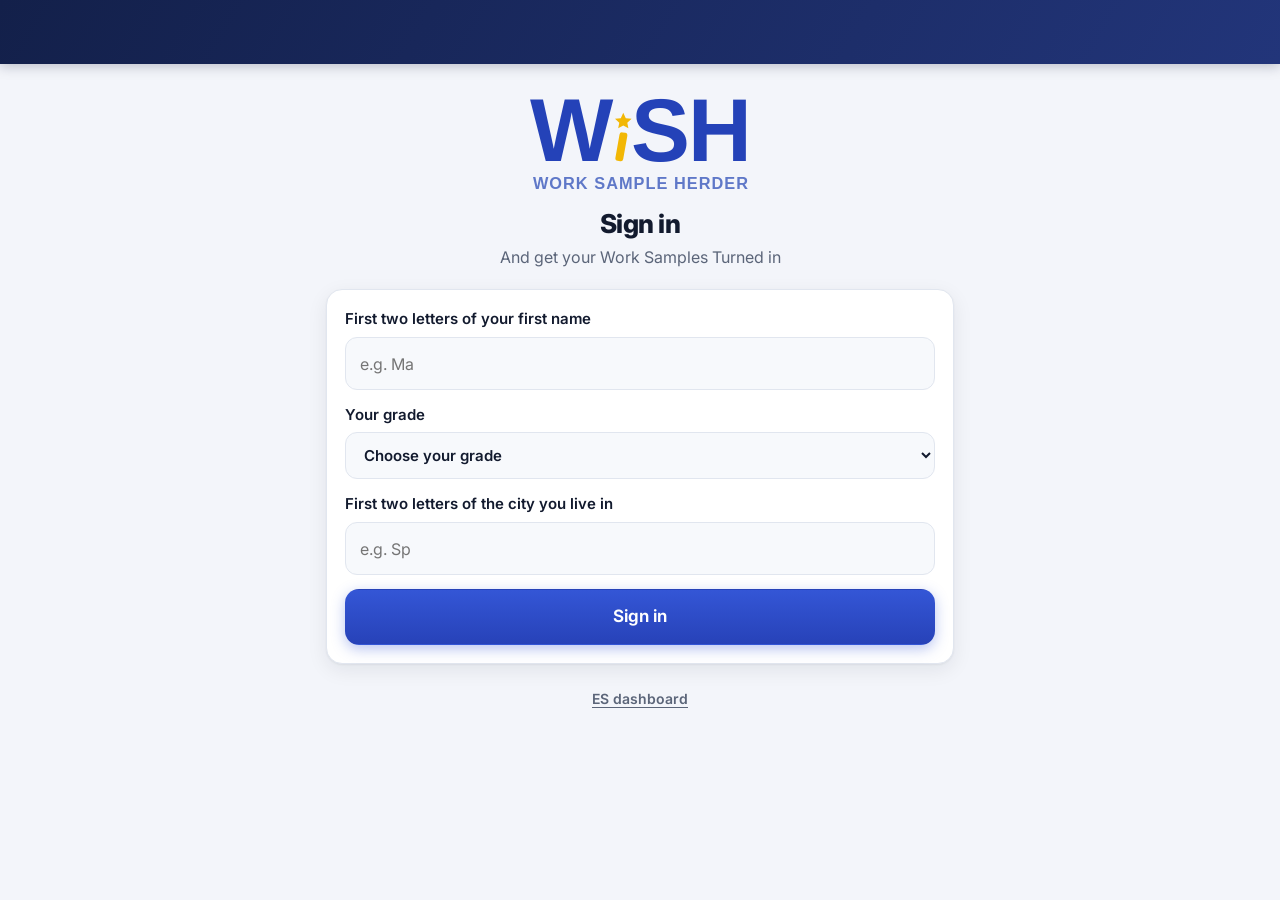
==== index.html @ c5c0f039 "Dates: no date needed on the page, but one date only and it must match; weekends/holidays not allowe" ====
<!doctype html>
<html lang="en">
<head>
  <meta charset="utf-8">
  <meta name="viewport" content="width=device-width, initial-scale=1, viewport-fit=cover">
  <title>WiSH · Work Sample Herder</title>
  <meta name="description" content="Turn in your homework with your camera.">
  <meta name="theme-color" content="#13204a">
  <link rel="manifest" href="manifest.webmanifest">
  <link rel="icon" href="icons/icon.svg" type="image/svg+xml">
  <link rel="apple-touch-icon" href="icons/icon-192.png">
  <meta name="apple-mobile-web-app-capable" content="yes">
  <meta name="apple-mobile-web-app-title" content="WiSH">
  <link rel="preconnect" href="https://fonts.googleapis.com">
  <link rel="preconnect" href="https://fonts.gstatic.com" crossorigin>
  <link rel="stylesheet" href="https://fonts.googleapis.com/css2?family=Inter:wght@400;500;600;700;800&display=swap">
  <link rel="stylesheet" href="styles.css">
</head>
<body>
  <header class="topbar">
    <div class="brand"><img class="brand-logo" src="icons/logo-dark.svg" alt="WiSH, Work Sample Herder" height="38"></div>
    <!-- Bottom bar on phones, part of the top bar on wider screens. -->
    <nav class="tabs" aria-label="Main menu" hidden>
      <button data-screen="upload" class="tab"><svg viewBox="0 0 24 24" fill="none" stroke="currentColor" stroke-width="2" stroke-linecap="round" stroke-linejoin="round" aria-hidden="true"><path d="M12 15V4m0 0-4 4m4-4 4 4"/><path d="M4 15v3a2 2 0 0 0 2 2h12a2 2 0 0 0 2-2v-3"/></svg>Turn in</button>
      <button data-screen="history" class="tab"><svg viewBox="0 0 24 24" fill="none" stroke="currentColor" stroke-width="2" stroke-linecap="round" stroke-linejoin="round" aria-hidden="true"><path d="M3 7a2 2 0 0 1 2-2h4l2 2h8a2 2 0 0 1 2 2v8a2 2 0 0 1-2 2H5a2 2 0 0 1-2-2z"/></svg>My uploads</button>
    </nav>
    <div class="account" id="account" hidden>
      <button class="account-btn" id="account-btn" type="button" aria-haspopup="menu" aria-expanded="false" aria-controls="account-menu">
        <span class="avatar" aria-hidden="true"><svg viewBox="0 0 24 24" fill="none" stroke="currentColor" stroke-width="2" stroke-linecap="round" stroke-linejoin="round"><circle cx="12" cy="8" r="4"/><path d="M4 21a8 8 0 0 1 16 0"/></svg></span>
        <span id="who"></span>
        <svg class="caret" viewBox="0 0 24 24" fill="none" stroke="currentColor" stroke-width="2.5" stroke-linecap="round" stroke-linejoin="round" aria-hidden="true"><path d="m6 9 6 6 6-6"/></svg>
      </button>
      <div class="account-menu" id="account-menu" role="menu" hidden>
        <div class="account-head" id="account-head"></div>
        <button type="button" role="menuitem" data-menu="me">👤 My info &amp; classes</button>
        <button type="button" role="menuitem" data-menu="logout" class="danger">↪ Log out</button>
      </div>
    </div>
  </header>

  <main>
    <!-- Sign in -->
    <section id="screen-login" class="screen" hidden>
      <div class="login-hero">
        <div class="hero-mark">
          <picture><source srcset="icons/logo-dark.svg" media="(prefers-color-scheme: dark)"><img src="icons/logo.svg" alt="WiSH, Work Sample Herder" width="260"></picture>
        </div>
        <h1>Sign in</h1>
        <p class="lead">And get your Work Samples Turned in</p>
        <p class="es-name" id="es-name" hidden></p>
      </div>
      <form id="login-form" class="card stack" autocomplete="off">
        <label>First two letters of your first name
          <input name="name2" class="letters-input" required minlength="2" maxlength="2" pattern="[A-Za-z]{2}"
            autocapitalize="characters" autocorrect="off" spellcheck="false" placeholder="e.g. Ma">
        </label>
        <label>Your grade
          <select name="grade" required>
            <option value="">Choose your grade</option>
            <option>8</option><option>9</option><option>10</option><option>11</option><option>12</option>
          </select>
        </label>
        <label>First two letters of the city you live in
          <input name="city2" class="letters-input" required minlength="2" maxlength="2" pattern="[A-Za-z]{2}"
            autocapitalize="characters" autocorrect="off" spellcheck="false" placeholder="e.g. Sp">
        </label>
        <button class="btn primary big" type="submit">Sign in</button>
      </form>
      <p class="teacher-link"><a href="admin.html">ES dashboard</a></p>
    </section>

    <!-- Upload wizard -->
    <section id="screen-upload" class="screen" hidden>
      <div class="es-banner" id="es-banner" hidden>
        <p>You’re turning in work for <strong id="es-banner-name"></strong> as their ES. It goes into their My uploads, marked “Added by your ES”, and they can’t delete it.</p>
        <button type="button" class="btn small" onclick="window.close()">Close this tab</button>
      </div>
      <p class="greeting" id="greeting"></p>
      <p class="paused-note" id="paused-note" hidden>Turning in work is paused on your account. You can still see your uploads. Ask your ES if this is a mistake.</p>
      <div class="meeting" id="meeting-upload" hidden></div>
      <div class="todo stack" id="todo" hidden></div>
      <div class="lp-banner" id="lp-banner"></div>

      <div class="step stack" id="step-pages">
        <div class="card stack step-card" id="subject-card">
          <label><span><span class="step-num">1</span> Subject <span class="req" aria-hidden="true">*</span></span>
            <select id="subject-select" required></select>
          </label>
        </div>
        <div class="card stack step-card" id="add-card">
          <h2><span class="step-num">2</span> Add your pages</h2>
          <p class="hint" id="add-hint">Add pages in any order. You can mix photos and files, then put them in order below.</p>
          <div class="add-row">
            <button class="btn big add-btn" type="button" id="add-camera">📷<span>Take a photo</span></button>
            <button class="btn big add-btn" type="button" id="add-gallery">🖼️<span>Choose photos</span></button>
            <button class="btn big add-btn" type="button" id="add-file">📄<span>Choose a file</span></button>
            <button class="btn big add-btn" type="button" id="add-link">🔗<span>Google Doc or Slides</span></button>
          </div>
          <p class="hint file-hint">Files can be PDF, Word (.docx), JPG or PNG. A Word file or a Google Doc or Slides goes in by itself.</p>
          <input id="camera-input" type="file" accept="image/*" capture="environment" hidden>
          <input id="gallery-input" type="file" accept="image/*" multiple hidden>
          <input id="file-input" type="file" multiple hidden
            accept=".pdf,.docx,.jpg,.jpeg,.png,application/pdf,application/vnd.openxmlformats-officedocument.wordprocessingml.document,image/jpeg,image/png">
        </div>
        <div class="card stack step-card" id="list-card">
          <h2 id="list-title">Your pages</h2>
          <ol class="page-list" id="page-list"></ol>
          <p class="hint empty-pages" id="empty-pages">No pages yet. Use the buttons above to add them.</p>
        </div>
        <button class="btn primary big wide" id="to-details" type="button" disabled>Next: add details →</button>
      </div>

      <form class="step stack" id="step-review" hidden novalidate>
        <h1><span class="step-num">3</span> Add details</h1>
        <div class="review-strip" id="review-pages"></div>
        <div class="card stack">
          <h2 id="details-title">Details</h2>
          <label><span>Minutes spent <span class="req" aria-hidden="true">*</span></span>
            <input name="minutes" type="number" inputmode="numeric" min="1" max="600" step="1" required placeholder="e.g. 45">
          </label>
          <label><span>When did you complete the assignment? <span class="req" aria-hidden="true">*</span></span>
            <input name="dateCompleted" type="date" required aria-describedby="date-day date-note date-hint">
            <span class="date-day" id="date-day" aria-live="polite" hidden></span>
            <span class="check off-check" id="off-check" hidden><input type="checkbox" id="off-seen"> <span id="off-seen-text"></span></span>
            <span class="field-hint date-note" id="date-note">Your assignment doesn’t need a date written on it. If it has one, it must be this same date, and only one date (no date ranges).</span>
            <span class="field-hint" id="date-hint"></span>
          </label>
          <label><span>Grade / Score <span class="req" aria-hidden="true">*</span></span>
            <input name="score" required maxlength="40" placeholder="e.g. 18/20, 92%, A-">
          </label>
          <label>Comments
            <textarea name="comments" rows="2" maxlength="1000" placeholder="Any comments re: this assignment"></textarea>
          </label>
          <p class="meta"><span class="req">*</span> Required</p>
        </div>
        <div class="card stack page-check" id="page-check" hidden aria-live="polite"></div>
        <fieldset class="card stack confirm-box" id="confirm-box">
          <legend>Before you submit, check each box</legend>
          <label class="check"><input type="checkbox" name="ok1" required> Assignment has my full name</label>
          <label class="check"><input type="checkbox" name="ok2" required> <span id="ok2-text">If I wrote a date on my work, it matches the date above and isn’t a weekend or holiday</span></label>
          <label class="check"><input type="checkbox" name="ok3" required> Assignment has a score, grade or feedback</label>
        </fieldset>
        <p class="summary-line" id="summary-line"></p>
        <button class="btn primary big wide" type="submit" id="upload-btn" disabled>Submit</button>
        <button class="btn ghost back" type="button" id="review-back">← Change pages</button>
      </form>

      <div class="step done" id="step-done" hidden>
        <div class="done-mark" id="done-mark">✓</div>
        <h1 id="done-title">Uploaded!</h1>
        <p class="lead" id="done-text"></p>
        <div class="stack">
          <button class="btn primary big" id="done-again">Turn in another</button>
          <button class="btn big" data-goto="history">See my uploads</button>
        </div>
      </div>

    </section>

    <!-- History -->
    <section id="screen-history" class="screen" hidden>
      <h1>My uploads</h1>
      <div class="meeting" id="meeting-history" hidden></div>
      <div class="card stack missing" id="missing" hidden></div>
      <div class="chips" id="lp-chips" role="tablist" aria-label="Learning Period"></div>
      <div id="history-list" class="history"></div>
      <div id="trash-list"></div>
    </section>

    <!-- Me -->
    <section id="screen-me" class="screen" hidden>
      <h1>My info</h1>
      <div class="card stack" id="me-card"></div>
      <button class="btn wide" id="sign-out">Log out</button>
    </section>
  </main>

  <!-- Page editor: preview first, edge adjusting if needed -->
  <div id="editor" class="editor" hidden>
    <div class="editor-bar">
      <button class="btn ghost" id="ed-cancel">Cancel</button>
      <strong id="ed-title">Check your page</strong>
      <span></span>
    </div>
    <div class="editor-stage" id="ed-stage">
      <canvas id="ed-canvas"></canvas>
    </div>
    <div class="editor-tools" id="ed-tools-preview">
      <div class="segmented small">
        <button class="seg active" data-mode="color">Color</button>
        <button class="seg" data-mode="bw">B&amp;W</button>
      </div>
      <button class="btn" id="ed-edges">✂️ Fix edges</button>
      <div class="tool-row">
        <button class="btn" id="ed-rescan">↺ Rescan</button>
        <button class="btn primary" id="ed-keep">✓ Keep</button>
      </div>
    </div>
    <div class="editor-tools" id="ed-tools-crop" hidden>
      <button class="btn" id="ed-rotate">↻ Rotate</button>
      <button class="btn" id="ed-auto">✨ Auto</button>
      <button class="btn" id="ed-full">⬚ Whole photo</button>
      <button class="btn primary" id="ed-crop-done">Done</button>
    </div>
  </div>

  <!-- Change LP -->
  <dialog id="lp-dialog">
    <form method="dialog" class="stack" id="lp-pick">
      <h2>Change Learning Period</h2>
      <p class="hint">Only change this if your ES asked you to.</p>
      <div class="lp-list" id="lp-list"></div>
      <button class="btn" value="cancel">Cancel</button>
    </form>
    <form method="dialog" class="stack" id="lp-warn" hidden>
      <div class="warn-icon">⚠️</div>
      <h2 id="lp-warn-title">Are you sure?</h2>
      <p id="lp-warn-text"></p>
      <button class="btn danger" value="confirm" id="lp-warn-yes">Yes, use it</button>
      <button class="btn primary" value="cancel">No, keep the current LP</button>
    </form>
  </dialog>

  <!-- A Google Doc or Slides, sent as its share link -->
  <dialog id="link-dialog">
    <form class="stack" id="link-form" novalidate>
      <h2>Add a Google Doc or Slides</h2>
      <ol class="link-steps">
        <li>In Google Docs or Slides, tap <strong>Share</strong>.</li>
        <li>Under General access, choose <strong>Anyone with the link</strong>.</li>
        <li>Tap <strong>Copy link</strong>, then paste it here.</li>
      </ol>
      <label>Link
        <input id="link-input" type="url" inputmode="url" autocomplete="off" autocapitalize="off" spellcheck="false"
          placeholder="https://docs.google.com/…">
      </label>
      <button class="btn primary" type="submit">Add it</button>
      <button class="btn" type="button" id="link-cancel">Cancel</button>
    </form>
  </dialog>

  <!-- Redo requests from the ES, shown once after sign-in -->
  <!-- Shows an upload's pages inside WiSH, instead of a new tab -->
  <dialog id="view-dialog" class="viewer">
    <div class="viewer-head">
      <strong id="view-title"></strong>
      <span class="save-state" id="view-save"></span>
      <button class="btn small view-annotate" id="view-annotate" type="button" hidden>✏️ Annotate</button>
      <button class="viewer-close" id="view-close" type="button" aria-label="Close">×</button>
    </div>
    <div class="notes-bar" id="notes-bar" hidden></div>
    <p class="notes-hint" id="notes-hint" hidden>Tap a page to add a text box, then type a score or feedback. Drag ⠿ to move it and the blue edge to resize it.</p>
    <div class="viewer-pages" id="view-pages"></div>
    <div class="zoom-ctl" role="group" aria-label="Zoom">
      <button type="button" id="zoom-out" aria-label="Zoom out">−</button>
      <button type="button" id="zoom-fit" class="zoom-fit" aria-label="Fit the page">100%</button>
      <button type="button" id="zoom-in" aria-label="Zoom in">＋</button>
    </div>
  </dialog>

  <div id="busy" class="busy" hidden><div class="spinner"></div><p id="busy-text">Working…</p></div>
  <div id="toast" class="toast" hidden></div>

  <script src="config.js"></script>
  <script src="js/scan.js"></script>
  <script src="js/pdf.js"></script>
  <script src="js/pdfview.js"></script>
  <script src="js/store.js"></script>
  <script src="js/move.js"></script>
  <script src="js/api.js"></script>
  <script src="js/classes.js"></script>
  <script src="js/ink.js"></script>
  <script src="js/notes.js"></script>
  <script src="js/app.js"></script>
</body>
</html>
---- styles.css ----
:root {
  --bg: #f3f5fa;
  --card: #ffffff;
  --raised: #ffffff;
  --text: #121a2e;
  --muted: #5b6579;
  --line: #e1e6ef;
  --field: #f7f9fc;
  --navy: #13204a;
  --navy-2: #22357a;
  --brand: #3456d6;
  --brand-2: #2742b8;
  --brand-ink: #ffffff;
  --brand-soft: #eaefff;
  --accent: #0f9d94;
  --good: #14874f;
  --good-soft: #e3f5ec;
  --warn: #9a5b00;
  --warn-soft: #fff4e0;
  --bad: #c8322f;
  --bad-soft: #fdecec;
  --star: #f2b400;
  --radius: 16px;
  --shadow-sm: 0 1px 2px rgba(16, 24, 40, .06), 0 1px 3px rgba(16, 24, 40, .08);
  --shadow: 0 1px 2px rgba(16, 24, 40, .05), 0 6px 20px rgba(16, 24, 40, .08);
  --shadow-lg: 0 4px 8px rgba(16, 24, 40, .06), 0 16px 40px rgba(16, 24, 40, .14);
  --shadow-brand: 0 4px 14px rgba(52, 86, 214, .35);
  --ease: cubic-bezier(.2, .8, .2, 1);
  color-scheme: light dark;
}
@media (prefers-color-scheme: dark) {
  :root:not([data-theme="light"]) {
    --bg: #0c1120;
    --card: #151c2e;
    --raised: #1b2439;
    --text: #e8ecf4;
    --muted: #9aa5b8;
    --line: #2a3450;
    --field: #10172a;
    --navy: #0a1230;
    --navy-2: #1a2a63;
    --brand: #6383ff;
    --brand-2: #4c6cf0;
    --brand-soft: #1d2950;
    --accent: #2fc4b8;
    --good: #3ccf86;
    --good-soft: #143426;
    --warn: #ffb648;
    --warn-soft: #3a2b12;
    --bad: #ff6b61;
    --bad-soft: #3d1a1c;
    --shadow-sm: 0 1px 2px rgba(0, 0, 0, .4);
    --shadow: 0 1px 2px rgba(0, 0, 0, .35), 0 6px 20px rgba(0, 0, 0, .35);
    --shadow-lg: 0 16px 40px rgba(0, 0, 0, .5);
    --shadow-brand: 0 4px 14px rgba(70, 105, 255, .35);
  }
}

* { box-sizing: border-box; }
html, body { margin: 0; }
body {
  font: 16px/1.5 "Inter", system-ui, -apple-system, "Segoe UI", Roboto, sans-serif;
  background: var(--bg);
  color: var(--text);
  min-height: 100vh;
  -webkit-font-smoothing: antialiased;
}
body.signed-in { padding-bottom: calc(84px + env(safe-area-inset-bottom)); }
[hidden] { display: none !important; }

/* ---------- Top bar & navigation ---------- */

.topbar {
  position: sticky; top: 0; z-index: 5;
  display: flex; align-items: center; justify-content: space-between; gap: 16px;
  padding: calc(12px + env(safe-area-inset-top)) 18px 12px;
  background: linear-gradient(120deg, var(--navy), var(--navy-2));
  color: #fff;
  box-shadow: 0 2px 12px rgba(10, 18, 48, .25);
}
.brand { display: flex; align-items: center; gap: 10px; font-weight: 800; font-size: 19px; letter-spacing: -.01em; }
.brand img { border-radius: 8px; box-shadow: 0 2px 8px rgba(0, 0, 0, .25); }
/* The WiSH logo (icons/logo-dark.svg) in the top bar. */
.brand img.brand-logo { height: 38px; width: auto; border-radius: 0; box-shadow: none; display: block; }

/* Phones: a floating tab bar along the bottom, where thumbs reach. */
.tabs {
  position: fixed; left: 12px; right: 12px; bottom: calc(10px + env(safe-area-inset-bottom)); z-index: 5;
  display: grid; grid-template-columns: repeat(2, 1fr); gap: 4px; padding: 6px;
  background: color-mix(in srgb, var(--card) 88%, transparent);
  -webkit-backdrop-filter: blur(14px); backdrop-filter: blur(14px);
  border: 1px solid var(--line); border-radius: 20px; box-shadow: var(--shadow-lg);
}
.tab {
  border: 0; background: none; color: var(--muted); font: inherit; font-size: 12px; font-weight: 600;
  padding: 7px 0 6px; display: flex; flex-direction: column; align-items: center; gap: 3px; cursor: pointer;
  border-radius: 14px; transition: background .2s var(--ease), color .2s var(--ease);
}
.tab svg { width: 22px; height: 22px; }
.tab.active { color: var(--brand); background: var(--brand-soft); }

/* Computers and tablets: a plain menu in the top bar; the page you're on is underlined. */
@media (min-width: 760px) {
  body.signed-in { padding-bottom: 0; }
  .topbar { padding-top: 0; padding-bottom: 0; min-height: 64px; }
  .tabs {
    position: static; display: flex; gap: 6px; padding: 0; margin: 0 auto 0 28px; align-self: stretch;
    background: none; border: 0; border-radius: 0; box-shadow: none; -webkit-backdrop-filter: none; backdrop-filter: none;
  }
  .tab {
    position: relative; flex-direction: row; gap: 8px; font-size: 15px; padding: 0 14px; border-radius: 0;
    color: rgba(255, 255, 255, .72);
  }
  .tab svg { width: 18px; height: 18px; }
  .tab::after {
    content: ''; position: absolute; left: 12px; right: 12px; bottom: 0; height: 3px; border-radius: 3px 3px 0 0;
    background: transparent; transition: background .2s var(--ease);
  }
  .tab:hover { color: #fff; background: none; }
  .tab:hover::after { background: rgba(255, 255, 255, .3); }
  .tab.active { color: #fff; background: none; box-shadow: none; }
  .tab.active::after { background: #8fb0ff; }
  .tab:focus-visible { outline: 2px solid #8fb0ff; outline-offset: -6px; border-radius: 8px; }
}

/* ---------- Account menu ---------- */

.account { position: relative; margin-left: auto; }
@media (min-width: 760px) { .tabs:not([hidden]) ~ .account { margin-left: 0; } }
.account-btn {
  display: flex; align-items: center; gap: 8px; padding: 4px 10px 4px 4px; border-radius: 99px;
  border: 1px solid rgba(255, 255, 255, .2); background: rgba(255, 255, 255, .08); color: #fff;
  font: inherit; font-size: 15px; font-weight: 700; cursor: pointer; transition: background .15s;
}
.account-btn:hover, .account-btn[aria-expanded="true"] { background: rgba(255, 255, 255, .18); }
.account-btn:focus-visible { outline: 2px solid #8fb0ff; outline-offset: 2px; }
.avatar { display: grid; place-items: center; width: 30px; height: 30px; border-radius: 50%; background: #fff; color: var(--navy); }
.avatar svg { width: 18px; height: 18px; }
.caret { width: 16px; height: 16px; opacity: .8; transition: transform .15s; }
.account-btn[aria-expanded="true"] .caret { transform: rotate(180deg); }
.account-menu {
  position: absolute; right: 0; top: calc(100% + 8px); z-index: 20; min-width: 230px; padding: 6px;
  background: var(--card); color: var(--text); border: 1px solid var(--line); border-radius: 14px; box-shadow: var(--shadow-lg);
}
.account-head { display: flex; flex-direction: column; gap: 2px; padding: 10px 12px 12px; margin-bottom: 4px; border-bottom: 1px solid var(--line); }
.account-head span { color: var(--muted); font-size: 13px; }
.account-menu [role=menuitem] {
  display: block; width: 100%; text-align: left; padding: 10px 12px; border: 0; border-radius: 10px; background: none;
  color: inherit; font: inherit; font-size: 15px; font-weight: 600; cursor: pointer;
}
.account-menu [role=menuitem]:hover, .account-menu [role=menuitem]:focus-visible { background: var(--brand-soft); color: var(--brand); outline: none; }
.account-menu [role=menuitem].danger { color: var(--bad); }
.account-menu [role=menuitem].danger:hover { background: var(--bad-soft); color: var(--bad); }

main { max-width: 660px; margin: 0 auto; padding: 22px 16px; }
h1 { font-size: 26px; margin: 4px 0 16px; line-height: 1.2; letter-spacing: -.02em; font-weight: 800; }
h2 { font-size: 18px; margin: 0; letter-spacing: -.01em; }
.lead { color: var(--muted); margin-top: -8px; }
.hint { color: var(--muted); font-size: 14px; margin: 0 0 16px; }
.optional { color: var(--muted); font-weight: 400; }
.meta { font-size: 13px; color: var(--muted); }

.card {
  background: var(--card); border: 1px solid var(--line); border-radius: var(--radius);
  padding: 18px; margin-bottom: 16px; box-shadow: var(--shadow);
}
.stack { display: flex; flex-direction: column; gap: 14px; }
.screen { animation: rise .35s var(--ease); }
@keyframes rise { from { opacity: 0; transform: translateY(8px); } to { opacity: 1; transform: none; } }
@media (prefers-reduced-motion: reduce) { *, *::before, *::after { animation: none !important; transition: none !important; } }

/* ---------- Sign in ---------- */

.login-hero { text-align: center; margin: 8px 0 20px; }
.login-hero .logo { width: 68px; height: 68px; margin: 0 auto 14px; border-radius: 18px; box-shadow: var(--shadow-brand); }
.login-hero .logo img { width: 100%; height: 100%; display: block; }
.hero-mark { display: flex; justify-content: center; margin: 4px auto 18px; }
.hero-mark img { width: min(220px, 60vw); height: auto; display: block; }
/* The big logo is on the sign-in page, so the top bar doesn't repeat it there. */
body:has(#screen-login:not([hidden])) .topbar .brand { visibility: hidden; }
.login-hero h1 { margin-bottom: 6px; }
.login-hero .lead { margin: 0; }

/* ---------- Forms & buttons ---------- */

label { display: flex; flex-direction: column; gap: 6px; font-weight: 600; font-size: 15px; }
label.check { flex-direction: row; align-items: center; gap: 10px; font-weight: 500; }
label.check input { width: 20px; height: 20px; accent-color: var(--brand); }
input, select, textarea {
  font: inherit; color: var(--text); background: var(--field);
  border: 1.5px solid var(--line); border-radius: 12px; padding: 12px 14px; width: 100%;
  transition: border-color .15s, box-shadow .15s, background .15s;
}
input:hover, select:hover, textarea:hover { border-color: color-mix(in srgb, var(--brand) 35%, var(--line)); }
input:focus, select:focus, textarea:focus {
  outline: none; border-color: var(--brand); background: var(--card);
  box-shadow: 0 0 0 4px color-mix(in srgb, var(--brand) 18%, transparent);
}
.letters-input { text-transform: lowercase; letter-spacing: .04em; font-weight: 600; font-size: 18px; }
.letters-input::placeholder { text-transform: none; letter-spacing: normal; font-weight: 400; font-size: 16px; }
fieldset.pair { border: 0; margin: 0; padding: 0; display: grid; grid-template-columns: 1fr 1fr; gap: 10px; }
fieldset.pair legend { font-weight: 600; font-size: 15px; margin-bottom: 6px; padding: 0; }

.btn {
  display: inline-flex; align-items: center; justify-content: center; gap: 8px;
  min-height: 46px; padding: 10px 18px; border-radius: 12px; cursor: pointer;
  font: inherit; font-weight: 650; text-align: center; text-decoration: none;
  background: var(--raised); color: var(--text); border: 1px solid var(--line); box-shadow: var(--shadow-sm);
  transition: transform .15s var(--ease), box-shadow .15s var(--ease), background .15s, border-color .15s;
}
.btn:hover:not(:disabled) { transform: translateY(-1px); box-shadow: var(--shadow); border-color: color-mix(in srgb, var(--brand) 30%, var(--line)); }
.btn:active:not(:disabled) { transform: translateY(1px); box-shadow: var(--shadow-sm); }
.btn:focus-visible { outline: none; box-shadow: 0 0 0 4px color-mix(in srgb, var(--brand) 25%, transparent); }
.btn.primary {
  background: linear-gradient(180deg, var(--brand), var(--brand-2)); color: var(--brand-ink);
  border-color: transparent; box-shadow: var(--shadow-brand);
}
.btn.primary:hover:not(:disabled) { box-shadow: 0 8px 22px rgba(52, 86, 214, .42); border-color: transparent; }
.btn.danger { background: var(--card); color: var(--bad); border-color: color-mix(in srgb, var(--bad) 45%, var(--line)); }
.btn.big { min-height: 56px; font-size: 17px; border-radius: 14px; }
.btn.wide { width: 100%; }
.btn.ghost { background: transparent; border-color: transparent; color: inherit; box-shadow: none; }
.btn.ghost:hover:not(:disabled) { background: color-mix(in srgb, var(--text) 6%, transparent); box-shadow: none; border-color: transparent; }
.btn.back { margin-top: 8px; color: var(--muted); }
.btn:disabled { opacity: .5; cursor: not-allowed; box-shadow: none; }
.linklike { background: none; border: 0; color: var(--brand); font: inherit; font-weight: 600; text-decoration: underline; text-underline-offset: 3px; cursor: pointer; padding: 6px; }

.idpreview {
  display: grid; gap: 2px; padding: 16px; border-radius: 14px; text-align: center;
  background: linear-gradient(135deg, var(--brand-soft), color-mix(in srgb, var(--accent) 12%, var(--card)));
  border: 1px solid color-mix(in srgb, var(--brand) 20%, transparent);
}
.idpreview span { font-size: 12px; color: var(--muted); text-transform: uppercase; letter-spacing: .08em; font-weight: 700; }
.idpreview strong { font-size: 32px; letter-spacing: .12em; color: var(--brand-2); }
@media (prefers-color-scheme: dark) { .idpreview strong { color: var(--brand); } }

.pill {
  display: inline-block; font-size: 12px; font-weight: 700; padding: 2px 9px; border-radius: 99px;
  background: var(--brand-soft); color: var(--brand); margin-left: 6px; vertical-align: middle;
}
.topbar .pill { background: rgba(255, 255, 255, .16); color: #fff; }

/* ---------- Upload steps ---------- */

.lp-banner {
  display: flex; align-items: center; gap: 10px; flex-wrap: wrap;
  padding: 10px 12px; border-radius: 14px; margin-bottom: 18px; font-size: 15px;
  background: var(--card); border: 1px solid var(--line); box-shadow: var(--shadow-sm);
}
.lp-icon { flex: none; display: grid; place-items: center; width: 36px; height: 36px; border-radius: 10px; background: var(--brand-soft); color: var(--brand); }
.lp-icon svg { width: 20px; height: 20px; }
.lp-banner.off { background: var(--warn-soft); color: var(--warn); border-color: color-mix(in srgb, var(--warn) 30%, transparent); }
.lp-banner.off .lp-icon { background: color-mix(in srgb, var(--warn) 15%, transparent); color: var(--warn); }
.lp-banner.off .linklike { color: inherit; }
.lp-text { flex: 1; min-width: 0; }
.lp-dates { font-weight: 400; white-space: nowrap; }
/* LP meeting with the ES: booked time, or a button to Google's booking page */
.meeting { display: flex; align-items: center; gap: 10px; flex-wrap: wrap; padding: 10px 12px; border-radius: 14px; margin-bottom: 14px;
  font-size: 15px; background: var(--brand-soft); border: 1px solid color-mix(in srgb, var(--brand) 25%, transparent); }
.meeting > span:not(.meet-icon) { flex: 1; min-width: 0; }
.meeting .meet-icon { font-size: 20px; }
.meeting .btn { white-space: nowrap; }
.change-lp-btn { margin-left: auto; min-height: 30px; padding: 4px 12px; font-size: 13px; font-weight: 500;
  color: var(--muted); background: transparent; border-color: var(--line); box-shadow: none; }
.change-lp-btn:hover { color: var(--brand); border-color: var(--brand); }

.req { color: var(--bad); font-weight: 700; }
.subject-head { display: flex; align-items: center; gap: 8px; margin: 22px 0 10px; font-size: 17px; }
.subject-head:first-child { margin-top: 4px; }
.subject-head .count { font-size: 12px; font-weight: 700; padding: 2px 9px; border-radius: 99px; background: var(--brand-soft); color: var(--brand); }
.missing { margin-bottom: 18px; border-color: color-mix(in srgb, var(--warn) 40%, var(--line)); background: var(--warn-soft); }
.missing h2 { display: flex; align-items: center; gap: 8px; flex-wrap: wrap; color: var(--warn); }
.missing .count { font-size: 13px; font-weight: 700; padding: 2px 10px; border-radius: 99px; background: var(--card); color: var(--warn); }
.missing .hint { margin: -4px 0 0; }
.missing-list { list-style: none; margin: 0; padding: 0; display: grid; gap: 8px; }
.missing-list li { display: flex; align-items: center; justify-content: space-between; gap: 10px; padding: 8px 8px 8px 14px;
  background: var(--card); border: 1px solid var(--line); border-radius: 12px; font-weight: 650; }
.missing.all-done { background: var(--card); border-color: color-mix(in srgb, var(--good) 40%, var(--line)); }
.missing.all-done h2 { color: var(--good); }
.field-row { display: grid; grid-template-columns: 1fr 1fr; gap: 12px; }
.field-row > * { min-width: 0; }
@media (max-width: 380px) { .field-row { grid-template-columns: 1fr; } }

.step-num { display: inline-grid; place-items: center; width: 24px; height: 24px; margin-right: 6px; border-radius: 50%;
  background: var(--brand); color: var(--brand-ink); font-size: 13px; font-weight: 800; vertical-align: 2px; }
#step-pages h2, #step-review h1 { margin: 0; }

.add-row { display: grid; grid-template-columns: repeat(2, minmax(0, 1fr)); gap: 10px; }
@media (min-width: 560px) { .add-row { grid-template-columns: repeat(4, minmax(0, 1fr)); } }
.add-btn { flex-direction: column; gap: 4px; min-height: 92px; padding: 12px 8px; font-size: 26px; line-height: 1; }
.add-btn span { font-size: 14px; font-weight: 700; line-height: 1.2; text-align: center; }
.step-card { transition: opacity .2s var(--ease), box-shadow .2s var(--ease), border-color .2s var(--ease); }
.step-card.current { border-color: var(--brand); box-shadow: 0 0 0 3px color-mix(in srgb, var(--brand) 18%, transparent), var(--shadow); }
.step-card.faded { opacity: .55; box-shadow: none; }
.step-card.faded:hover, .step-card.faded:focus-within { opacity: 1; }
.step-card.faded .step-num { background: var(--muted); }
#add-card.locked { border-style: dashed; }
#add-card.locked #add-hint { color: var(--warn); font-weight: 650; }
.file-hint { margin: 0; font-size: 13px; }
.file-icon.gdoc { background: #1a73e8; }
.file-icon.slides { background: #f4b400; }
.link-steps { margin: 0; padding-left: 20px; color: var(--muted); font-size: 14px; display: grid; gap: 4px; }
.link-steps strong { color: var(--text); }

.page-list { list-style: none; margin: 0; padding: 0; display: grid; grid-template-columns: repeat(auto-fill, minmax(104px, 1fr)); gap: 12px; }
.page-list:empty { display: none; }
.page-item { display: flex; flex-direction: column; gap: 6px; }
.page-thumb { position: relative; display: block; width: 100%; margin: 0; padding: 0; border-radius: 12px; overflow: hidden; border: 1px solid var(--line);
  background: #fff; aspect-ratio: 3 / 4; box-shadow: var(--shadow-sm); cursor: pointer; transition: transform .15s var(--ease), box-shadow .15s var(--ease); }
button.page-thumb:hover { transform: translateY(-2px); box-shadow: var(--shadow); }
.page-thumb img { width: 100%; height: 100%; object-fit: cover; display: block; }
.page-thumb .num { position: absolute; left: 6px; top: 6px; background: rgba(19, 32, 74, .85); color: #fff; font-size: 13px; font-weight: 800; padding: 1px 9px; border-radius: 99px; }
.page-tools { display: grid; grid-template-columns: repeat(3, 1fr); gap: 4px; }
.icon-btn { min-height: 36px; border-radius: 10px; border: 1px solid var(--line); background: var(--card); color: var(--text);
  font: inherit; font-size: 16px; font-weight: 800; cursor: pointer; transition: border-color .15s, color .15s, transform .15s var(--ease); }
.icon-btn:hover:not(:disabled) { border-color: var(--brand); color: var(--brand); transform: translateY(-1px); }
.icon-btn.danger { color: var(--bad); }
.icon-btn.danger:hover:not(:disabled) { border-color: var(--bad); color: var(--bad); }
.icon-btn:disabled { opacity: .35; cursor: not-allowed; }
.page-list .file-card { box-shadow: none; }
.page-list .file-card .icon-btn { width: 40px; flex: none; }
.grow { flex: 1; min-width: 0; }
.empty-pages { margin: 0; padding: 18px; text-align: center; border: 1.5px dashed var(--line); border-radius: 12px; }

.review-strip { display: grid; grid-template-columns: repeat(auto-fill, minmax(64px, 1fr)); gap: 8px; }
.review-strip .page-thumb { cursor: default; }
.summary-line { margin: 0; text-align: center; color: var(--muted); font-size: 15px; }
.summary-line strong { color: var(--text); }


.done { text-align: center; padding-top: 24px; }
.done-mark {
  width: 104px; height: 104px; border-radius: 50%; margin: 0 auto 18px; display: grid; place-items: center;
  background: linear-gradient(135deg, #1fae6a, var(--good)); color: #fff; font-size: 54px; font-weight: 800;
  box-shadow: 0 10px 30px rgba(20, 135, 79, .35), 0 0 0 10px var(--good-soft);
  animation: pop .5s var(--ease);
}
.done-mark.saved { background: var(--warn-soft); box-shadow: 0 0 0 10px color-mix(in srgb, var(--warn-soft) 50%, transparent); }
.done .lead { margin: 0 0 24px; }
@keyframes pop { 0% { transform: scale(.4); opacity: 0; } 70% { transform: scale(1.08); } 100% { transform: scale(1); opacity: 1; } }

/* ---------- Dialogs ---------- */

dialog {
  border: 1px solid var(--line); border-radius: 22px; padding: 24px; width: min(440px, calc(100% - 32px));
  background: var(--card); color: var(--text); box-shadow: 0 30px 80px rgba(8, 14, 32, .35);
}
dialog[open] { animation: pop-in .25s var(--ease); }
@keyframes pop-in { from { opacity: 0; transform: translateY(10px) scale(.97); } to { opacity: 1; transform: none; } }
dialog::backdrop { background: rgba(10, 16, 36, .55); -webkit-backdrop-filter: blur(3px); backdrop-filter: blur(3px); }
dialog.viewer {
  width: min(760px, 100vw); max-width: 100vw; height: 100dvh; max-height: 100dvh; margin: 0 auto; padding: 0;
  border: 0; border-radius: 0; background: transparent; box-shadow: none; display: none; flex-direction: column;
}
dialog.viewer[open] { display: flex; }
dialog.viewer::backdrop { background: rgba(10, 16, 36, .88); }
.viewer-head {
  display: flex; align-items: center; justify-content: space-between; gap: 12px; padding: 12px 16px;
  padding-top: max(12px, env(safe-area-inset-top)); color: #fff;
}
.viewer-head strong { font-size: 16px; overflow: hidden; text-overflow: ellipsis; white-space: nowrap; }
.viewer-close {
  flex: none; width: 44px; height: 44px; border-radius: 50%; border: 0; background: rgba(255, 255, 255, .16);
  color: #fff; font-size: 28px; line-height: 1; cursor: pointer;
}
.viewer-close:hover { background: rgba(255, 255, 255, .28); }
.viewer-pages {
  flex: 1; overflow-y: auto; padding: 0 12px calc(16px + env(safe-area-inset-bottom));
  display: flex; flex-direction: column; align-items: center; gap: 12px;
}
.viewer-pages img { width: 100%; height: auto; background: #fff; border-radius: 6px; box-shadow: 0 6px 24px rgba(0, 0, 0, .35); }
.lp-list { display: grid; grid-template-columns: repeat(2, 1fr); gap: 10px; }
.lp-option {
  display: flex; align-items: center; justify-content: center; gap: 4px; min-height: 54px;
  border: 1px solid var(--line); border-radius: 14px; background: var(--raised); color: var(--text); font: inherit; font-weight: 650; cursor: pointer;
  box-shadow: var(--shadow-sm); transition: transform .15s var(--ease), box-shadow .15s, border-color .15s;
}
.lp-option:hover { transform: translateY(-2px); box-shadow: var(--shadow); border-color: var(--brand); }
.lp-option.selected { border: 2px solid var(--brand); background: var(--brand-soft); }
.warn-icon { font-size: 40px; text-align: center; }
#lp-warn h2, #lp-warn p { text-align: center; margin: 0; }

/* ---------- My uploads ---------- */

.chips { display: flex; gap: 8px; overflow-x: auto; padding: 2px 2px 8px; margin-bottom: 8px; scrollbar-width: none; }
.chip {
  flex: none; border: 1px solid var(--line); background: var(--card); color: var(--text);
  font: inherit; font-weight: 650; font-size: 14px; padding: 8px 16px; border-radius: 99px; cursor: pointer;
  box-shadow: var(--shadow-sm); transition: transform .15s var(--ease), box-shadow .15s, border-color .15s;
}
.chip:hover { transform: translateY(-1px); border-color: var(--brand); }
.chip.active { background: linear-gradient(180deg, var(--brand), var(--brand-2)); border-color: transparent; color: var(--brand-ink); box-shadow: var(--shadow-brand); }

.history { display: flex; flex-direction: column; gap: 12px; }
.empty { text-align: center; color: var(--muted); padding: 44px 16px; background: var(--card); border: 1px dashed var(--line); border-radius: var(--radius); }
.item { display: grid; grid-template-columns: 76px 1fr; gap: 14px; align-items: start; margin: 0; transition: transform .2s var(--ease), box-shadow .2s var(--ease); }
.item:hover { transform: translateY(-2px); box-shadow: var(--shadow-lg); }
.item img, .item .nothumb {
  width: 76px; height: 100px; object-fit: cover; border-radius: 10px; border: 1px solid var(--line); background: #fff; cursor: pointer; box-shadow: var(--shadow-sm);
}
.item .nothumb { display: grid; place-items: center; font-size: 30px; background: var(--field); }
.item h3 { margin: 0; font-size: 17px; letter-spacing: -.01em; }
.item .score { margin-top: 2px; font-size: 15px; }
.item .notes { font-size: 14px; margin-top: 4px; white-space: pre-wrap; overflow-wrap: anywhere; }
.item .actions { display: flex; gap: 8px; margin-top: 10px; flex-wrap: wrap; }
.item .actions .btn { min-height: 36px; padding: 6px 12px; font-size: 14px; }
.badge { display: inline-block; font-size: 12px; font-weight: 700; padding: 3px 9px; border-radius: 99px; margin-top: 4px; }
.badge.sent { background: var(--good-soft); color: var(--good); }
.badge.pending { background: var(--warn-soft); color: var(--warn); }
.badge.failed { background: var(--bad-soft); color: var(--bad); }

.bigid { font-size: 24px; letter-spacing: .08em; }
.class-list { display: flex; flex-wrap: wrap; gap: 6px; margin-top: 4px; }
.class-list .pill { margin: 0; font-size: 14px; padding: 4px 12px; }

/* ---------- Page editor ---------- */

.editor { position: fixed; inset: 0; z-index: 20; background: #0a0e1a; color: #fff; display: flex; flex-direction: column; }
.editor-bar { display: grid; grid-template-columns: 90px 1fr 90px; align-items: center; text-align: center; padding: calc(8px + env(safe-area-inset-top)) 8px 8px; font-size: 15px; }
.editor-bar .btn { color: #fff; }
.editor-stage { flex: 1; min-height: 0; display: flex; align-items: center; justify-content: center; padding: 12px; touch-action: none; }
.editor-stage canvas { max-width: 100%; max-height: 100%; touch-action: none; background: #fff; border-radius: 4px; box-shadow: 0 10px 40px rgba(0, 0, 0, .5); }
.editor-tools { display: flex; gap: 8px; justify-content: center; align-items: center; flex-wrap: wrap; padding: 12px 12px calc(12px + env(safe-area-inset-bottom)); }
.editor-tools .btn:not(.primary) { background: #1c2335; color: #fff; border-color: #2c3550; }
.tool-row { display: grid; grid-template-columns: 1fr 1fr; gap: 8px; width: 100%; max-width: 480px; }
.tool-row .btn { min-height: 54px; font-size: 17px; }
.editor .segmented { background: #1c2335; border-color: #2c3550; }
.editor .seg { color: #fff; }
.segmented { display: inline-flex; background: var(--card); border: 1px solid var(--line); border-radius: 12px; padding: 3px; }
.seg { border: 0; background: transparent; color: var(--text); font: inherit; font-weight: 600; padding: 8px 14px; border-radius: 9px; cursor: pointer; }
.seg.active { background: var(--brand); color: var(--brand-ink); }

/* ---------- Overlays ---------- */

.busy { position: fixed; inset: 0; z-index: 30; background: rgba(10, 16, 36, .65); -webkit-backdrop-filter: blur(4px); backdrop-filter: blur(4px); color: #fff; display: flex; flex-direction: column; align-items: center; justify-content: center; gap: 12px; }
.spinner { width: 44px; height: 44px; border-radius: 50%; border: 4px solid rgba(255,255,255,.25); border-top-color: #fff; animation: spin 0.9s linear infinite; }
@keyframes spin { to { transform: rotate(360deg); } }

.toast {
  position: fixed; left: 50%; top: calc(72px + env(safe-area-inset-top)); transform: translateX(-50%); z-index: 40;
  background: var(--navy); color: #fff; padding: 12px 18px; border-radius: 14px; width: max-content; max-width: calc(100% - 32px);
  box-shadow: 0 12px 32px rgba(8, 14, 32, .35); font-weight: 550; animation: toast-in .25s var(--ease);
}
@keyframes toast-in { from { opacity: 0; transform: translate(-50%, -8px); } to { opacity: 1; transform: translate(-50%, 0); } }

/* ---------- Redo alerts & review badges ---------- */

.center { text-align: center; }
.alert-list { display: flex; flex-direction: column; gap: 10px; }
.alert-item { border: 1px solid var(--line); border-left: 4px solid var(--bad); border-radius: 12px; padding: 10px 14px; background: var(--bad-soft); }
.alert-item ul { margin: 4px 0 0; padding-left: 18px; color: var(--bad); font-size: 14px; }
.badge.redo { background: var(--bad-soft); color: var(--bad); }
.badge.approved { background: var(--good-soft); color: var(--good); }
.badge.resubmitted { background: var(--brand-soft); color: var(--brand); }
.item .reasons { margin: 4px 0 0; padding-left: 18px; color: var(--bad); font-size: 14px; }
.item.needs-redo { border-color: color-mix(in srgb, var(--bad) 50%, var(--line)); border-left: 4px solid var(--bad); }
.badges { display: flex; flex-wrap: wrap; gap: 4px; }
.resubmit-note { margin-top: 6px; font-size: 14px; }

/* ---------- Greeting, log out, teacher link ---------- */

.btn.small { min-height: 36px; padding: 6px 12px; font-size: 14px; }
.greeting { margin: 0 0 12px; font-size: 20px; font-weight: 750; letter-spacing: -.01em; }
.teacher-link { display: none; text-align: center; margin: 24px 0 0; font-size: 14px; }
.teacher-link a { color: var(--muted); font-weight: 600; text-underline-offset: 3px; }
.teacher-link a:hover { color: var(--brand); }
/* The teacher dashboard is for computers, so its link only shows on wide screens. */
@media (min-width: 760px) { .teacher-link { display: block; } }

/* ---------- Upload a file ---------- */

.file-card { grid-column: 1 / -1; display: flex; align-items: center; gap: 14px; padding: 16px; background: var(--card);
  border: 1px solid var(--line); border-radius: var(--radius); box-shadow: var(--shadow); overflow-wrap: anywhere; }
.file-icon { flex: none; width: 48px; height: 56px; border-radius: 8px; display: grid; place-items: center;
  background: #2b579a; color: #fff; font-weight: 800; font-size: 22px; }
.field-hint { font-size: 12px; font-weight: 500; color: var(--muted); }
.missing-list .need { font-size: 12px; font-weight: 600; color: var(--warn); margin-left: 4px; white-space: nowrap; }
.missing-list .btn { white-space: nowrap; }

/* The ES's own typed redo reason, shown to the student */
.alert-item .redo-note-text { margin: 6px 0 0; font-size: 14px; white-space: pre-wrap; }
.notes.redo-note-text { white-space: pre-wrap; }

.es-name { display: inline-block; margin: 6px 0 0; padding: 4px 12px; border-radius: 99px; font-size: 14px; font-weight: 650; color: var(--brand); background: var(--brand-soft); }

/* Annotating an upload in the viewer: the same text boxes as the ES dashboard */
.viewer-head .save-state { margin-left: auto; font-size: 13px; color: rgba(255, 255, 255, .75); white-space: nowrap; }
.viewer-head .view-annotate { flex: none; background: #fff; color: var(--navy, #13204a); border: 0; font-weight: 700; }
.viewer-head .view-annotate[aria-pressed="true"] { background: var(--good, #18864b); color: #fff; }
.notes-bar {
  display: flex; flex-wrap: wrap; align-items: center; gap: 8px; margin: 0 12px 8px; padding: 8px 10px;
  background: var(--card); border: 1px solid var(--line); border-radius: 14px; box-shadow: var(--shadow-lg);
}
.notes-bar[hidden], .notes-hint[hidden] { display: none; }
.notes-bar select { width: auto; padding: 6px 8px; font-size: 15px; }
.notes-bar .swatches { display: flex; gap: 6px; }
.notes-bar .swatch { width: 28px; height: 28px; border-radius: 50%; border: 2px solid var(--card); box-shadow: 0 0 0 1px var(--line); cursor: pointer; padding: 0; }
.notes-bar .swatch[aria-checked="true"] { box-shadow: 0 0 0 2px var(--text); }
.notes-bar .n-bold[aria-pressed="true"], .notes-bar .n-pen[aria-pressed="true"] { background: var(--text); color: var(--card); }
.notes-hint { margin: 0 16px 8px; color: rgba(255, 255, 255, .8); font-size: 13px; }
.npage { position: relative; width: 100%; container-type: inline-size; }
.npage img { display: block; }
.nlayer { position: absolute; inset: 0; }
.editing .nlayer { cursor: text; }
.npage .anno {
  position: absolute; min-width: 20px; white-space: pre-wrap; overflow-wrap: break-word;
  line-height: 1.25; padding: .15em .3em; border: 1px dashed transparent;
}
.editing .anno { border-color: rgba(52, 86, 214, .5); background: rgba(255, 255, 255, .3); }
.npage .anno.selected { border: 1.5px dashed var(--brand) !important; }
.npage .anno .txt { outline: none; min-height: 1.25em; }
.editing .anno.selected .box-x { display: block; }
.pen .nlayer { cursor: crosshair; touch-action: none; }
.pen .anno { pointer-events: none; }
svg.ink { position: absolute; inset: 0; width: 100%; height: 100%; overflow: visible; pointer-events: none; }
.ink-line { fill: none; stroke-linecap: round; stroke-linejoin: round; vector-effect: non-scaling-stroke; }
.ink-hit { fill: none; stroke: transparent; stroke-width: 16px; stroke-linecap: round; vector-effect: non-scaling-stroke; pointer-events: stroke; cursor: pointer; }
.ink-mark.family .ink-hit, .pen .ink-hit { pointer-events: none; }
.ink-mark.selected .ink-line { filter: drop-shadow(0 0 2px rgba(52, 86, 214, .95)) drop-shadow(0 0 4px rgba(52, 86, 214, .6)); }
.ink-x, .npage .anno .box-x {
  position: absolute; width: 24px; height: 24px; padding: 0; border: 0; border-radius: 50%; cursor: pointer; z-index: 3;
  background: #d0342c; color: #fff; font: 700 13px/24px system-ui, sans-serif; text-align: center; box-shadow: 0 1px 4px rgba(0, 0, 0, .3);
}
.ink-x { transform: translate(-20%, -115%); }
.npage .anno .box-x { display: none; right: -14px; top: -14px; }
.npage .anno .grip, .npage .anno .resize { display: none; position: absolute; touch-action: none; user-select: none; }
.editing .anno.selected .grip, .editing .anno.selected .resize { display: block; }
.npage .anno .grip {
  left: -18px; top: -18px; width: 32px; height: 32px; border-radius: 50%; cursor: move;
  background: var(--brand); color: #fff; font: 16px/32px system-ui, sans-serif; text-align: center;
}
.npage .anno .resize { right: -9px; top: 15%; bottom: 15%; width: 14px; cursor: ew-resize; border-radius: 5px; background: var(--brand); opacity: .75; }
.notes-flag { font-size: 13px; font-weight: 650; color: var(--brand); }

/* Student's own Trash under My uploads */
.trash-box { margin-top: 18px; }
.trash-box summary { cursor: pointer; font-weight: 650; color: var(--muted); }
.trash-row { display: flex; justify-content: space-between; align-items: center; gap: 12px; padding: 10px 0; border-top: 1px solid var(--line); }
.trash-row .meta { display: block; }

/* Inactive account: the ES paused turning in work */
.paused-note { margin: 0 0 14px; padding: 12px 14px; border-radius: 14px; background: var(--warn-soft); color: var(--warn); font-weight: 600; font-size: 15px; }
.step.paused { opacity: .45; pointer-events: none; }

/* Page check on step 3 (name, subject and date at the top of page 1) */
.page-check h2 { margin: 0; font-size: 17px; }
.page-check p { margin: 0; }
.page-check .pc-ok { color: var(--good); font-weight: 600; }
.page-check .pc-bad { color: var(--bad); background: var(--bad-soft); padding: 10px 12px; border-radius: 10px; }
.page-check .pc-warn { color: var(--warn); background: var(--warn-soft); padding: 10px 12px; border-radius: 10px; }
.page-check .pc-ask { display: grid; gap: 6px; font-weight: 600; }
.page-check .btn.small { justify-self: start; }

/* To do at the top of Turn in: redos first, then missing classes */
.todo { margin-bottom: 18px; }
.todo .missing { margin-bottom: 0; }
.todo-redo { border-color: color-mix(in srgb, var(--bad) 45%, var(--line)); background: var(--bad-soft); }
.todo-redo h2 { color: var(--bad); }
.todo-item { display: flex; align-items: flex-start; justify-content: space-between; gap: 12px; flex-wrap: wrap;
  padding: 10px 12px; border-radius: 12px; background: var(--card); }
.todo-text { flex: 1 1 200px; min-width: 0; }
.todo-text .reasons { margin: 6px 0 0; padding-left: 18px; }
.todo-text .redo-note-text { margin: 6px 0 0; }
.todo-item .btn { white-space: nowrap; }
.todo-done { padding: 12px 16px; font-weight: 650; color: var(--good); border-color: color-mix(in srgb, var(--good) 40%, var(--line)); }
.todo-or { margin: 0; text-align: center; }

/* Date the assignment was done, and the three boxes before Submit */
.date-note { color: var(--text); font-weight: 600; }
.field-hint.bad { color: var(--bad); font-weight: 650; }
.confirm-box { border: 1px solid color-mix(in srgb, var(--brand) 35%, var(--line)); margin: 0; }
.confirm-box legend { font-weight: 750; padding: 0 6px; }
.confirm-box label.check { line-height: 1.35; }
#upload-btn:disabled { opacity: .5; cursor: not-allowed; }
.date-day { font-size: 14px; font-weight: 700; color: var(--good); }
.date-day.bad { color: var(--bad); }

/* Zoom for the page viewer */
.viewer-pages.zoomed { align-items: flex-start; overflow-x: auto; }
.viewer-pages .npage { flex: none; }
.zoom-ctl {
  position: absolute; right: max(16px, env(safe-area-inset-right, 0px)); bottom: calc(16px + env(safe-area-inset-bottom, 0px));
  display: flex; align-items: center; gap: 2px; padding: 4px; border-radius: 99px; z-index: 5;
  background: rgba(15, 22, 48, .85); color: #fff; box-shadow: 0 4px 16px rgba(0, 0, 0, .35);
}
.zoom-ctl button { width: 40px; height: 40px; border: 0; border-radius: 50%; background: transparent; color: #fff; font-size: 22px; cursor: pointer; }
.zoom-ctl button:disabled { opacity: .35; }
.zoom-ctl .zoom-fit { width: auto; min-width: 52px; padding: 0 8px; border-radius: 99px; font-size: 13px; font-weight: 700; }
dialog.viewer { position: relative; }
.date-day.warn { color: var(--warn); }
.off-check { display: flex; align-items: flex-start; gap: 10px; padding: 10px 12px; border-radius: 12px; font-weight: 600; line-height: 1.35;
  background: var(--warn-soft); border: 1px solid color-mix(in srgb, var(--warn) 40%, var(--line)); }
.off-check input { width: 20px; height: 20px; flex: none; accent-color: var(--brand); }
.confirm-box input:disabled + span { opacity: .5; }

/* The ES turning in work for a student (opened from the dashboard) */
.es-banner { display: flex; align-items: center; flex-wrap: wrap; gap: 10px 14px; margin-bottom: 14px; padding: 12px 16px; border-radius: 14px;
  background: var(--brand-soft); color: var(--brand); border: 1.5px solid color-mix(in srgb, var(--brand) 35%, transparent); }
.es-banner p { margin: 0; flex: 1 1 260px; }
.es-upload #account, .es-upload #confirm-box, .es-upload #off-check { display: none !important; }
.badge.by-es { background: var(--brand-soft); color: var(--brand); }
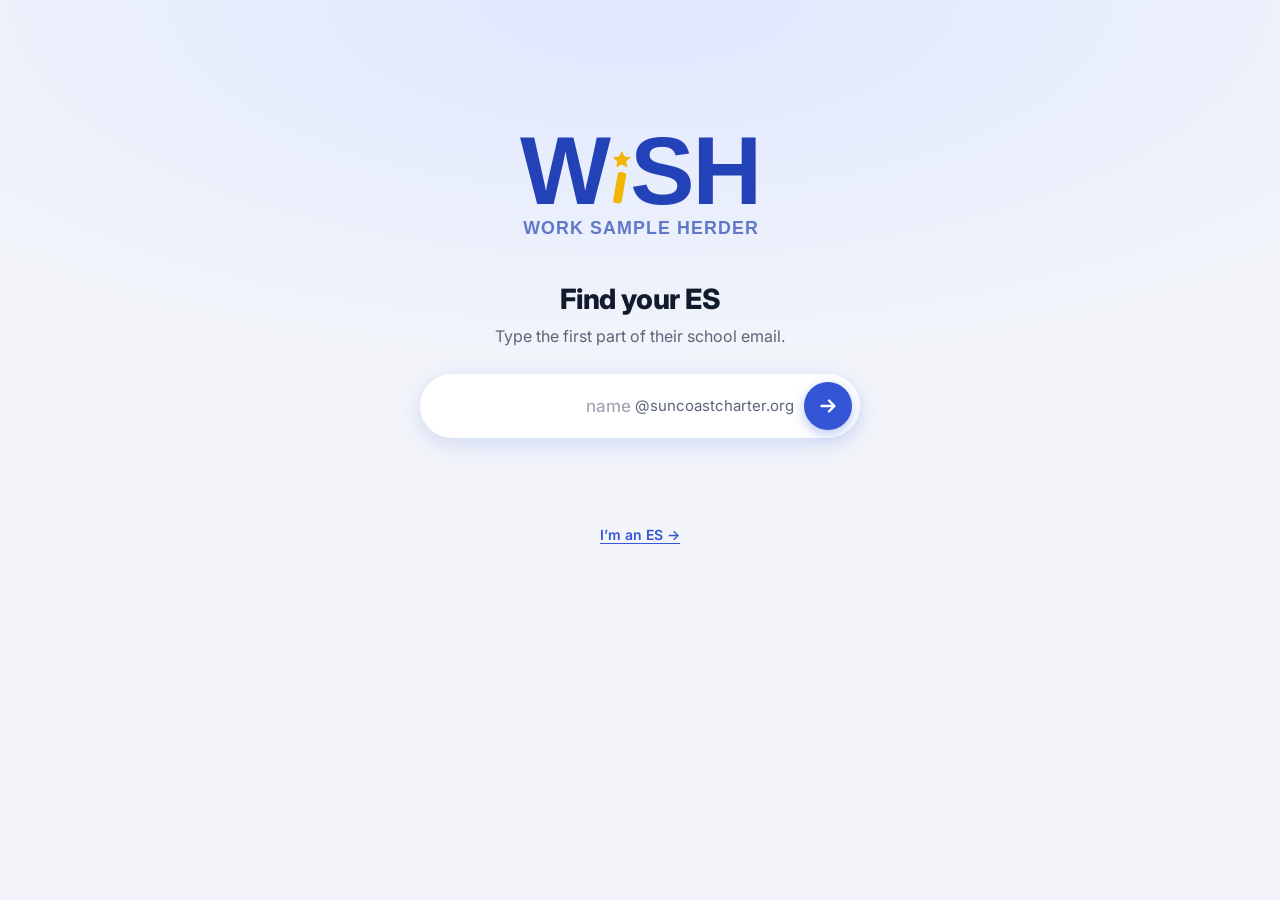
==== commit 63af08ef: "Landing page: worksample.app asks for the ES's school email, then opens that ES's sign-in - New 'Fin" ====
--- a/index.html
+++ b/index.html
@@ -39,6 +39,26 @@
   </header>
 
   <main>
+    <!-- Landing page (worksample.app with no ES name): find your ES by their school email -->
+    <section id="screen-find" class="screen" hidden>
+      <div class="find">
+        <picture><source srcset="icons/logo-dark.svg" media="(prefers-color-scheme: dark)"><img class="find-logo" src="icons/logo.svg" alt="WiSH, Work Sample Herder"></picture>
+        <h1>Find your ES</h1>
+        <p class="lead">Type the first part of their school email.</p>
+        <form id="find-form" class="find-pill" autocomplete="off" novalidate>
+          <label class="sr-only" for="find-handle">Your ES’s school email</label>
+          <input id="find-handle" name="handle" required maxlength="60" autocapitalize="none" autocorrect="off"
+            spellcheck="false" inputmode="email" enterkeyhint="go" placeholder="name" aria-describedby="find-msg">
+          <span class="find-domain" aria-hidden="true">@suncoastcharter.org</span>
+          <button class="find-go" type="submit" aria-label="Find my ES">
+            <svg viewBox="0 0 24 24" fill="none" stroke="currentColor" stroke-width="2.6" stroke-linecap="round" stroke-linejoin="round" aria-hidden="true"><path d="M5 12h14m-6-6 6 6-6 6"/></svg>
+          </button>
+        </form>
+        <p class="find-msg" id="find-msg" role="status" aria-live="polite"></p>
+        <p class="teacher-link"><a href="admin.html">I’m an ES →</a></p>
+      </div>
+    </section>
+
     <!-- Sign in -->
     <section id="screen-login" class="screen" hidden>
       <div class="login-hero">
@@ -48,6 +68,7 @@
         <h1>Sign in</h1>
         <p class="lead">And get your Work Samples Turned in</p>
         <p class="es-name" id="es-name" hidden></p>
+        <p class="not-my-es"><button type="button" class="linkish" id="not-my-es">Not your ES?</button></p>
       </div>
       <form id="login-form" class="card stack" autocomplete="off">
         <label>First two letters of your first name
--- a/styles.css
+++ b/styles.css
@@ -55,6 +55,34 @@
     --shadow-brand: 0 4px 14px rgba(70, 105, 255, .35);
   }
 }
+/* Dark chosen in Settings (any device setting). Same values as the block above. */
+:root[data-theme="dark"] {
+  --bg: #0c1120;
+  --card: #151c2e;
+  --raised: #1b2439;
+  --text: #e8ecf4;
+  --muted: #9aa5b8;
+  --line: #2a3450;
+  --field: #10172a;
+  --navy: #0a1230;
+  --navy-2: #1a2a63;
+  --brand: #6383ff;
+  --brand-2: #4c6cf0;
+  --brand-soft: #1d2950;
+  --accent: #2fc4b8;
+  --good: #3ccf86;
+  --good-soft: #143426;
+  --warn: #ffb648;
+  --warn-soft: #3a2b12;
+  --bad: #ff6b61;
+  --bad-soft: #3d1a1c;
+  --shadow-sm: 0 1px 2px rgba(0, 0, 0, .4);
+  --shadow: 0 1px 2px rgba(0, 0, 0, .35), 0 6px 20px rgba(0, 0, 0, .35);
+  --shadow-lg: 0 16px 40px rgba(0, 0, 0, .5);
+  --shadow-brand: 0 4px 14px rgba(70, 105, 255, .35);
+  color-scheme: dark;
+}
+:root[data-theme="light"] { color-scheme: light; }
 
 * { box-sizing: border-box; }
 html, body { margin: 0; }
@@ -232,7 +260,8 @@
 }
 .idpreview span { font-size: 12px; color: var(--muted); text-transform: uppercase; letter-spacing: .08em; font-weight: 700; }
 .idpreview strong { font-size: 32px; letter-spacing: .12em; color: var(--brand-2); }
-@media (prefers-color-scheme: dark) { .idpreview strong { color: var(--brand); } }
+@media (prefers-color-scheme: dark) { :root:not([data-theme="light"]) .idpreview strong { color: var(--brand); } }
+:root[data-theme="dark"] .idpreview strong { color: var(--brand); }
 
 .pill {
   display: inline-block; font-size: 12px; font-weight: 700; padding: 2px 9px; border-radius: 99px;
@@ -461,11 +490,10 @@
 
 .btn.small { min-height: 36px; padding: 6px 12px; font-size: 14px; }
 .greeting { margin: 0 0 12px; font-size: 20px; font-weight: 750; letter-spacing: -.01em; }
-.teacher-link { display: none; text-align: center; margin: 24px 0 0; font-size: 14px; }
+.teacher-link { text-align: center; margin: 24px 0 0; font-size: 14px; }
 .teacher-link a { color: var(--muted); font-weight: 600; text-underline-offset: 3px; }
 .teacher-link a:hover { color: var(--brand); }
 /* The teacher dashboard is for computers, so its link only shows on wide screens. */
-@media (min-width: 760px) { .teacher-link { display: block; } }
 
 /* ---------- Upload a file ---------- */
 
@@ -599,3 +627,65 @@
 .es-banner p { margin: 0; flex: 1 1 260px; }
 .es-upload #account, .es-upload #confirm-box, .es-upload #off-check { display: none !important; }
 .badge.by-es { background: var(--brand-soft); color: var(--brand); }
+/* PE: no sample, just the school's PE form and a checkbox */
+.missing-list li.pe-line { flex-wrap: wrap; }
+.missing-list li.pe-line.done { background: color-mix(in srgb, var(--good) 10%, transparent); }
+.pe-acts { display: flex; align-items: center; gap: 10px; flex-wrap: wrap; }
+.pe-check { display: inline-flex; flex-direction: row; align-items: center; gap: 8px; font-size: 14px; font-weight: 650; cursor: pointer; white-space: nowrap; margin: 0; }
+.pe-check input { flex: none; width: 20px; height: 20px; margin: 0; padding: 0; accent-color: var(--brand); }
+.pe-check small { font-weight: 500; color: var(--muted); }
+.pe-note { font-size: 12px; color: var(--muted); }
+
+/* ---------- Landing page: find your ES (worksample.app with no ES name) ---------- */
+.sr-only { position: absolute; width: 1px; height: 1px; overflow: hidden; clip: rect(0 0 0 0); white-space: nowrap; }
+body:has(#screen-find:not([hidden])) {
+  background: radial-gradient(120% 70% at 50% 0%, var(--find-glow) 0%, var(--bg) 60%) no-repeat, var(--bg);
+  min-height: 100vh;
+}
+body:has(#screen-find:not([hidden])) .topbar { display: none; }
+:root { --find-glow: #dfe7ff; }
+@media (prefers-color-scheme: dark) { :root:not([data-theme="light"]) { --find-glow: #1b2a5c; } }
+.find { max-width: 440px; margin: 0 auto; padding: clamp(48px, 12vh, 110px) 0 24px; text-align: center; }
+.find-logo { width: min(240px, 64vw); height: auto; display: block; margin: 0 auto clamp(32px, 6vh, 48px); }
+.find h1 { font-size: 28px; letter-spacing: -.02em; margin: 0 0 8px; }
+.find .lead { color: var(--muted); margin: 0 0 26px; }
+.find-pill {
+  display: flex; align-items: center; gap: 4px; padding: 6px 6px 6px 20px;
+  background: var(--card); border: 2px solid transparent; border-radius: 999px;
+  box-shadow: 0 6px 24px rgba(52, 86, 214, .18); transition: border-color .2s var(--ease), box-shadow .2s var(--ease);
+}
+.find-pill:focus-within { border-color: var(--brand); box-shadow: 0 6px 28px rgba(52, 86, 214, .28); }
+.find-pill input {
+  flex: 1 1 40px; min-width: 40px; border: 0; outline: 0; background: none; padding: 10px 0;
+  font: inherit; font-size: 17px; font-weight: 600; color: var(--text); text-align: right;
+}
+.find-pill input, .find-pill input:hover, .find-pill input:focus { border: 0; box-shadow: none; background: none; border-radius: 0; width: auto; }
+.find-pill input::placeholder { color: var(--muted); opacity: .55; font-weight: 500; }
+.find-domain { flex: 0 1 auto; color: var(--muted); font-size: 15px; white-space: nowrap; overflow: hidden; text-overflow: ellipsis; text-align: left; }
+.find-go {
+  flex-shrink: 0; width: 48px; height: 48px; margin-left: 6px; border: 0; border-radius: 50%; cursor: pointer;
+  display: grid; place-items: center; color: #fff; background: var(--brand);
+  box-shadow: 0 4px 12px rgba(52, 86, 214, .35); transition: transform .15s var(--ease), background .2s var(--ease);
+}
+.find-go:hover { background: var(--brand-2); }
+.find-go:active { transform: scale(.94); }
+.find-go svg { width: 22px; height: 22px; }
+.find-go.is-busy svg { display: none; }
+.find-go.is-busy::after {
+  content: ''; width: 20px; height: 20px; border-radius: 50%;
+  border: 3px solid rgba(255, 255, 255, .4); border-top-color: #fff; animation: find-spin .8s linear infinite;
+}
+@keyframes find-spin { to { transform: rotate(360deg); } }
+.find-msg { min-height: 40px; margin: 18px 0 0; }
+.find-msg span {
+  display: inline-flex; align-items: center; gap: 8px; padding: 8px 14px; border-radius: 999px;
+  font-size: 14px; font-weight: 600; animation: find-pop .25s var(--ease);
+}
+.find-msg .found { color: var(--good); background: var(--good-soft); }
+.find-msg .nope { color: var(--bad); background: var(--bad-soft); }
+@keyframes find-pop { from { opacity: 0; transform: translateY(4px); } }
+.find .teacher-link { margin-top: 28px; }
+.find .teacher-link a { color: var(--brand); }
+.not-my-es { margin: 8px 0 0; }
+.linkish { border: 0; background: none; padding: 2px 4px; font: inherit; font-size: 13px; font-weight: 600; color: var(--muted); text-decoration: underline; text-underline-offset: 3px; cursor: pointer; }
+.linkish:hover { color: var(--brand); }
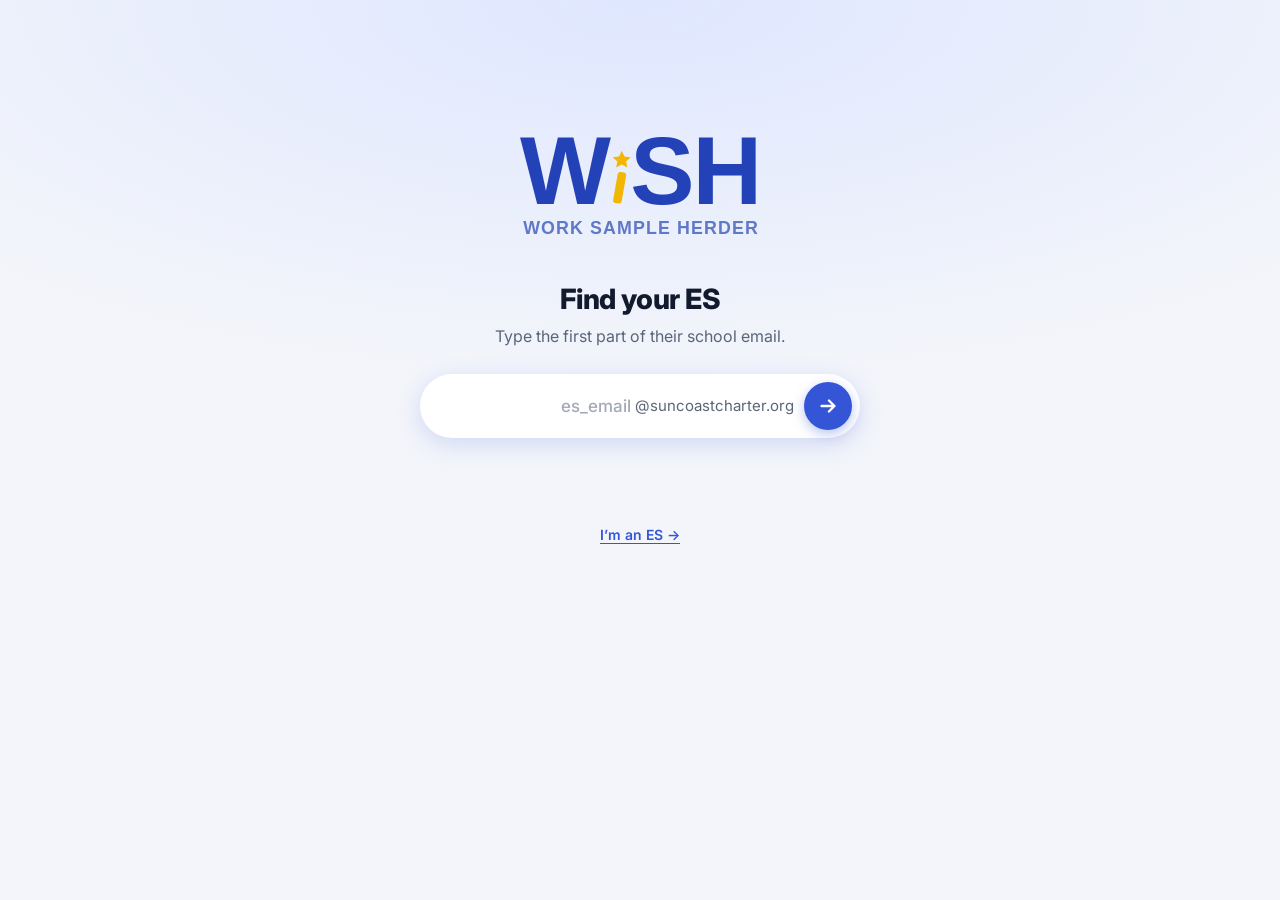
==== commit 9d69939b: "Landing page: grey hint in the ES email box says es_email Co-Authored-By: Claude Opus 5.5 <noreply@a" ====
--- a/index.html
+++ b/index.html
@@ -48,7 +48,7 @@
         <form id="find-form" class="find-pill" autocomplete="off" novalidate>
           <label class="sr-only" for="find-handle">Your ES’s school email</label>
           <input id="find-handle" name="handle" required maxlength="60" autocapitalize="none" autocorrect="off"
-            spellcheck="false" inputmode="email" enterkeyhint="go" placeholder="name" aria-describedby="find-msg">
+            spellcheck="false" inputmode="email" enterkeyhint="go" placeholder="es_email" aria-describedby="find-msg">
           <span class="find-domain" aria-hidden="true">@suncoastcharter.org</span>
           <button class="find-go" type="submit" aria-label="Find my ES">
             <svg viewBox="0 0 24 24" fill="none" stroke="currentColor" stroke-width="2.6" stroke-linecap="round" stroke-linejoin="round" aria-hidden="true"><path d="M5 12h14m-6-6 6 6-6 6"/></svg>
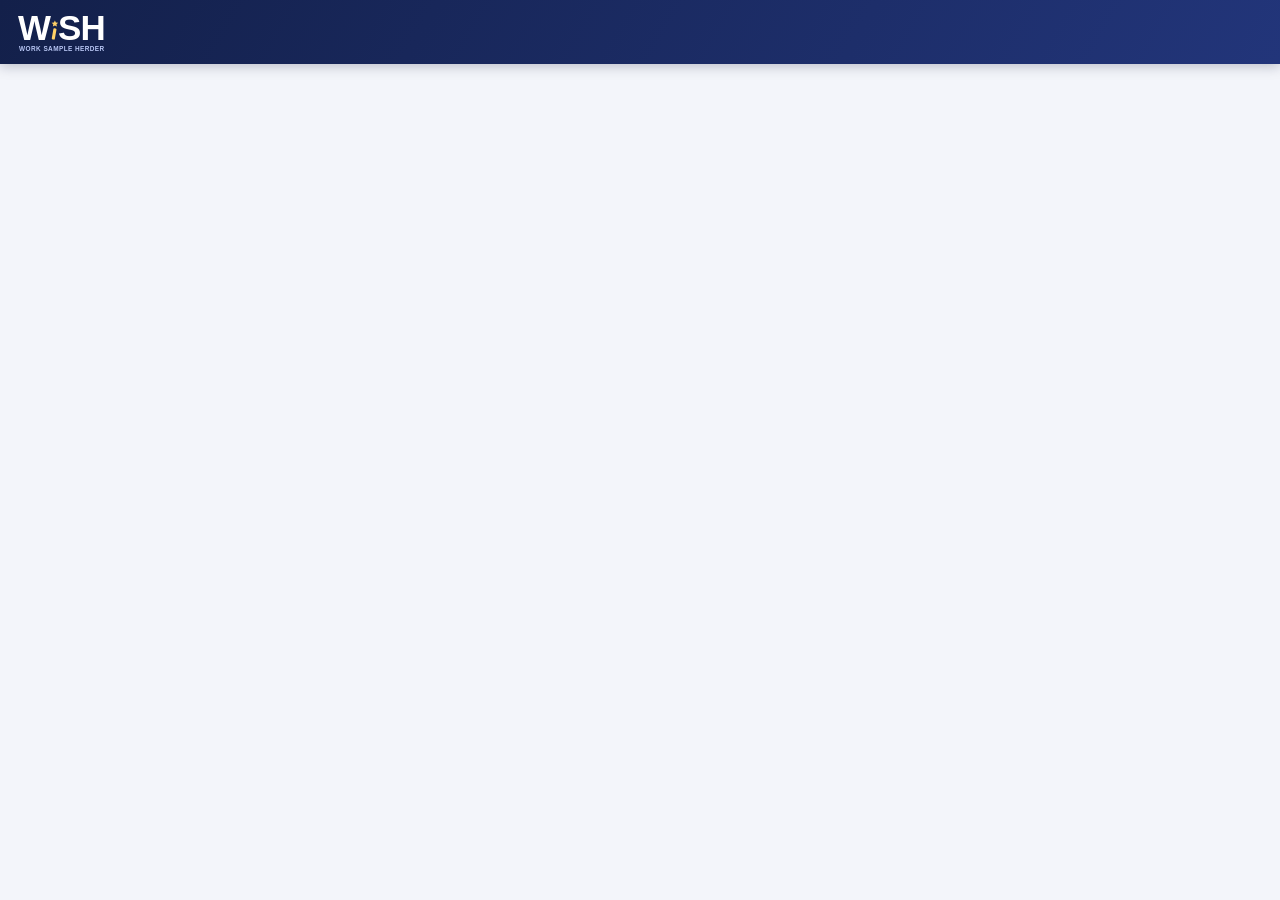
==== commit 2cd6419c: "Merge pull request #23 from jkjpcem/claude/project-thread-padzc4 Student sign-in: remove "Sign in / " ====
--- a/index.html
+++ b/index.html
@@ -65,8 +65,6 @@
         <div class="hero-mark">
           <picture><source srcset="icons/logo-dark.svg" media="(prefers-color-scheme: dark)"><img src="icons/logo.svg" alt="WiSH, Work Sample Herder" width="260"></picture>
         </div>
-        <h1>Sign in</h1>
-        <p class="lead">And get your Work Samples Turned in</p>
         <p class="es-name" id="es-name" hidden></p>
         <p class="not-my-es"><button type="button" class="linkish" id="not-my-es">Not your ES?</button></p>
       </div>
@@ -78,7 +76,7 @@
         <label>Your grade
           <select name="grade" required>
             <option value="">Choose your grade</option>
-            <option>8</option><option>9</option><option>10</option><option>11</option><option>12</option>
+            <option>K</option><option>1</option><option>2</option><option>3</option><option>4</option><option>5</option><option>6</option><option>7</option><option>8</option><option>9</option><option>10</option><option>11</option><option>12</option>
           </select>
         </label>
         <label>First two letters of the city you live in
@@ -290,6 +288,7 @@
   <script src="js/move.js"></script>
   <script src="js/api.js"></script>
   <script src="js/classes.js"></script>
+  <script src="js/k8.js"></script>
   <script src="js/ink.js"></script>
   <script src="js/notes.js"></script>
   <script src="js/app.js"></script>
--- a/styles.css
+++ b/styles.css
@@ -509,7 +509,15 @@
 .alert-item .redo-note-text { margin: 6px 0 0; font-size: 14px; white-space: pre-wrap; }
 .notes.redo-note-text { white-space: pre-wrap; }
 
-.es-name { display: inline-block; margin: 6px 0 0; padding: 4px 12px; border-radius: 99px; font-size: 14px; font-weight: 650; color: var(--brand); background: var(--brand-soft); }
+/* Whose WiSH this is: a big filled pill, "ES" then the name in its own white pill. */
+.es-name { display: inline-flex; align-items: center; gap: 10px; max-width: 100%; margin: 4px 0 0; padding: 6px 6px 6px 18px; border-radius: 99px; background: var(--brand-2); color: #fff; box-shadow: var(--shadow-brand); }
+.es-name .es-tag { font-size: 18px; font-weight: 800; letter-spacing: .06em; }
+.es-name .es-who { min-width: 0; padding: 6px 18px; border-radius: 99px; background: #fff; color: var(--brand-2); font-size: 24px; font-weight: 800; line-height: 1.2; overflow-wrap: anywhere; }
+.es-name.small { gap: 6px; margin: 0; padding: 3px 3px 3px 10px; box-shadow: none; }
+.es-name.small .es-tag { font-size: 12px; }
+.es-name.small .es-who { padding: 2px 10px; font-size: 14px; }
+.greeting-row { display: flex; align-items: center; justify-content: space-between; gap: 10px; flex-wrap: wrap; margin: 0 0 12px; }
+.greeting-row .greeting { margin: 0; }
 
 /* Annotating an upload in the viewer: the same text boxes as the ES dashboard */
 .viewer-head .save-state { margin-left: auto; font-size: 13px; color: rgba(255, 255, 255, .75); white-space: nowrap; }
@@ -686,6 +694,19 @@
 @keyframes find-pop { from { opacity: 0; transform: translateY(4px); } }
 .find .teacher-link { margin-top: 28px; }
 .find .teacher-link a { color: var(--brand); }
-.not-my-es { margin: 8px 0 0; }
+.not-my-es { margin: 10px 0 0; }
 .linkish { border: 0; background: none; padding: 2px 4px; font: inherit; font-size: 13px; font-weight: 600; color: var(--muted); text-decoration: underline; text-underline-offset: 3px; cursor: pointer; }
 .linkish:hover { color: var(--brand); }
+
+/* K-8: 2 samples per LP, with the RP's 4 core subjects (js/k8.js) */
+.missing.k8 .hint { margin: 0; }
+.missing-list .k8-hint { font-size: 12px; color: var(--muted); margin-left: 4px; }
+.k8-tag { display: inline-block; font-size: 11px; font-weight: 700; padding: 1px 7px; border-radius: 999px; margin-left: 6px;
+  background: var(--brand-soft); color: var(--brand-2); vertical-align: 1px; }
+.k8-tag.req { background: var(--bad-soft); color: var(--bad); }
+.k8-cores { display: flex; flex-wrap: wrap; align-items: center; gap: 6px; padding-top: 4px; }
+.k8-cores-title { font-size: 12px; font-weight: 700; color: var(--muted); margin-right: 2px; }
+.k8-core { font-size: 12px; font-weight: 600; padding: 3px 10px; border-radius: 999px; border: 1.5px solid var(--line); color: var(--muted); background: var(--card); }
+.k8-core.done { background: var(--navy-2); border-color: var(--navy-2); color: #fff; }
+.k8-cores-title { margin: 4px 0 0; }
+.missing-list li.k8-done { background: color-mix(in srgb, var(--good) 10%, transparent); color: var(--good); font-weight: 650; min-height: 44px; }
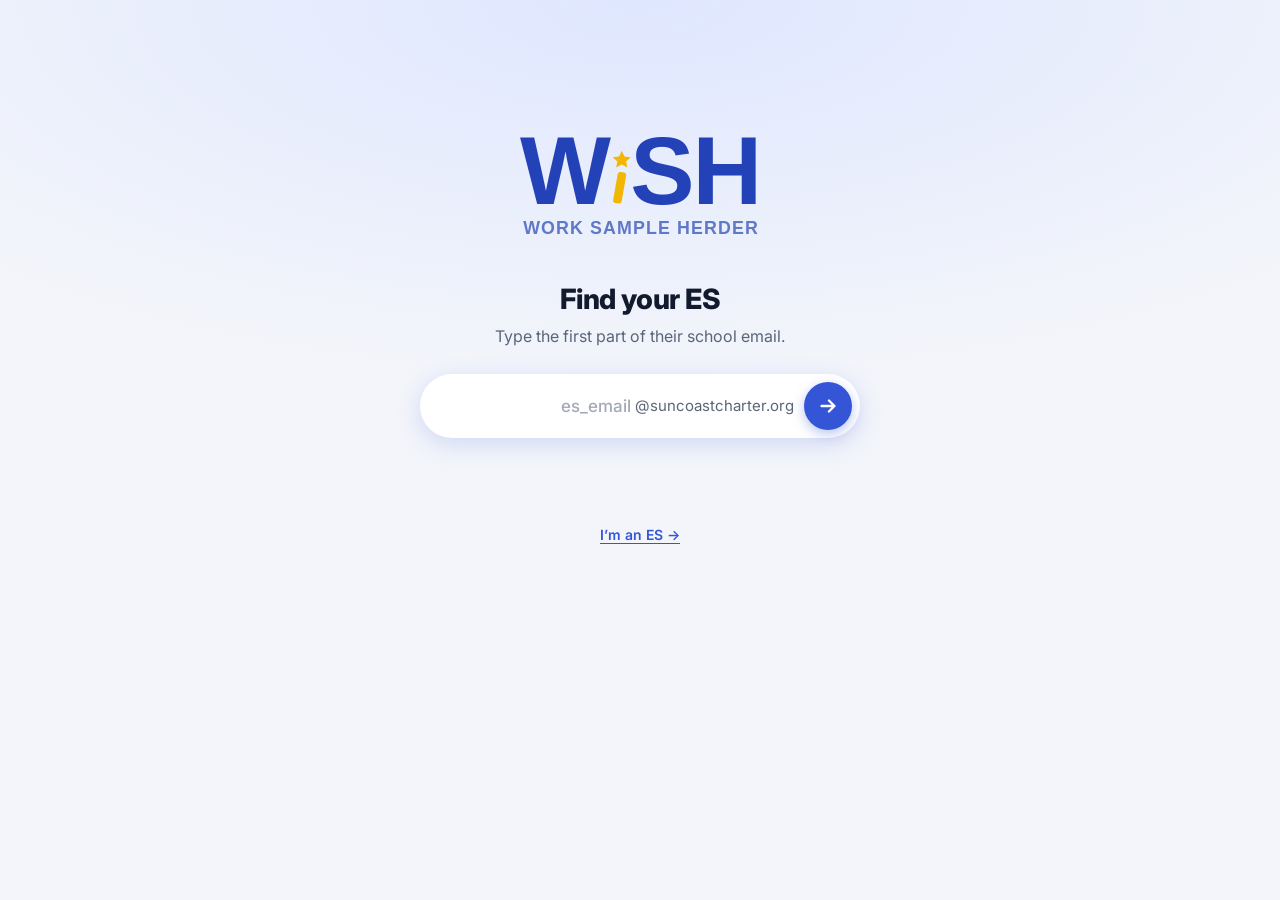
==== commit b0f77e4e: "Merge pull request #24 from jkjpcem/claude/project-thread-f1xp83 Show the ES's name big on student s" ====
--- a/index.html
+++ b/index.html
@@ -65,7 +65,7 @@
         <div class="hero-mark">
           <picture><source srcset="icons/logo-dark.svg" media="(prefers-color-scheme: dark)"><img src="icons/logo.svg" alt="WiSH, Work Sample Herder" width="260"></picture>
         </div>
-        <p class="es-name" id="es-name" hidden></p>
+        <p class="es-name" id="es-name" hidden><span class="es-tag">ES</span><span class="es-who"></span></p>
         <p class="not-my-es"><button type="button" class="linkish" id="not-my-es">Not your ES?</button></p>
       </div>
       <form id="login-form" class="card stack" autocomplete="off">
@@ -94,7 +94,7 @@
         <p>You’re turning in work for <strong id="es-banner-name"></strong> as their ES. It goes into their My uploads, marked “Added by your ES”, and they can’t delete it.</p>
         <button type="button" class="btn small" onclick="window.close()">Close this tab</button>
       </div>
-      <p class="greeting" id="greeting"></p>
+      <div class="greeting-row"><p class="greeting" id="greeting"></p><p class="es-name small" id="es-name-in" hidden><span class="es-tag">ES</span><span class="es-who"></span></p></div>
       <p class="paused-note" id="paused-note" hidden>Turning in work is paused on your account. You can still see your uploads. Ask your ES if this is a mistake.</p>
       <div class="meeting" id="meeting-upload" hidden></div>
       <div class="todo stack" id="todo" hidden></div>
--- a/styles.css
+++ b/styles.css
@@ -510,9 +510,9 @@
 .notes.redo-note-text { white-space: pre-wrap; }
 
 /* Whose WiSH this is: a big filled pill, "ES" then the name in its own white pill. */
-.es-name { display: inline-flex; align-items: center; gap: 10px; max-width: 100%; margin: 4px 0 0; padding: 6px 6px 6px 18px; border-radius: 99px; background: var(--brand-2); color: #fff; box-shadow: var(--shadow-brand); }
-.es-name .es-tag { font-size: 18px; font-weight: 800; letter-spacing: .06em; }
-.es-name .es-who { min-width: 0; padding: 6px 18px; border-radius: 99px; background: #fff; color: var(--brand-2); font-size: 24px; font-weight: 800; line-height: 1.2; overflow-wrap: anywhere; }
+.es-name { display: inline-flex; align-items: center; gap: 8px; max-width: 100%; margin: 4px 0 0; padding: 4px 4px 4px 13px; border-radius: 99px; background: var(--brand-2); color: #fff; box-shadow: var(--shadow-brand); }
+.es-name .es-tag { font-size: 13px; font-weight: 800; letter-spacing: .06em; }
+.es-name .es-who { min-width: 0; padding: 4px 13px; border-radius: 99px; background: #fff; color: var(--brand-2); font-size: 17px; font-weight: 800; line-height: 1.2; overflow-wrap: anywhere; }
 .es-name.small { gap: 6px; margin: 0; padding: 3px 3px 3px 10px; box-shadow: none; }
 .es-name.small .es-tag { font-size: 12px; }
 .es-name.small .es-who { padding: 2px 10px; font-size: 14px; }
